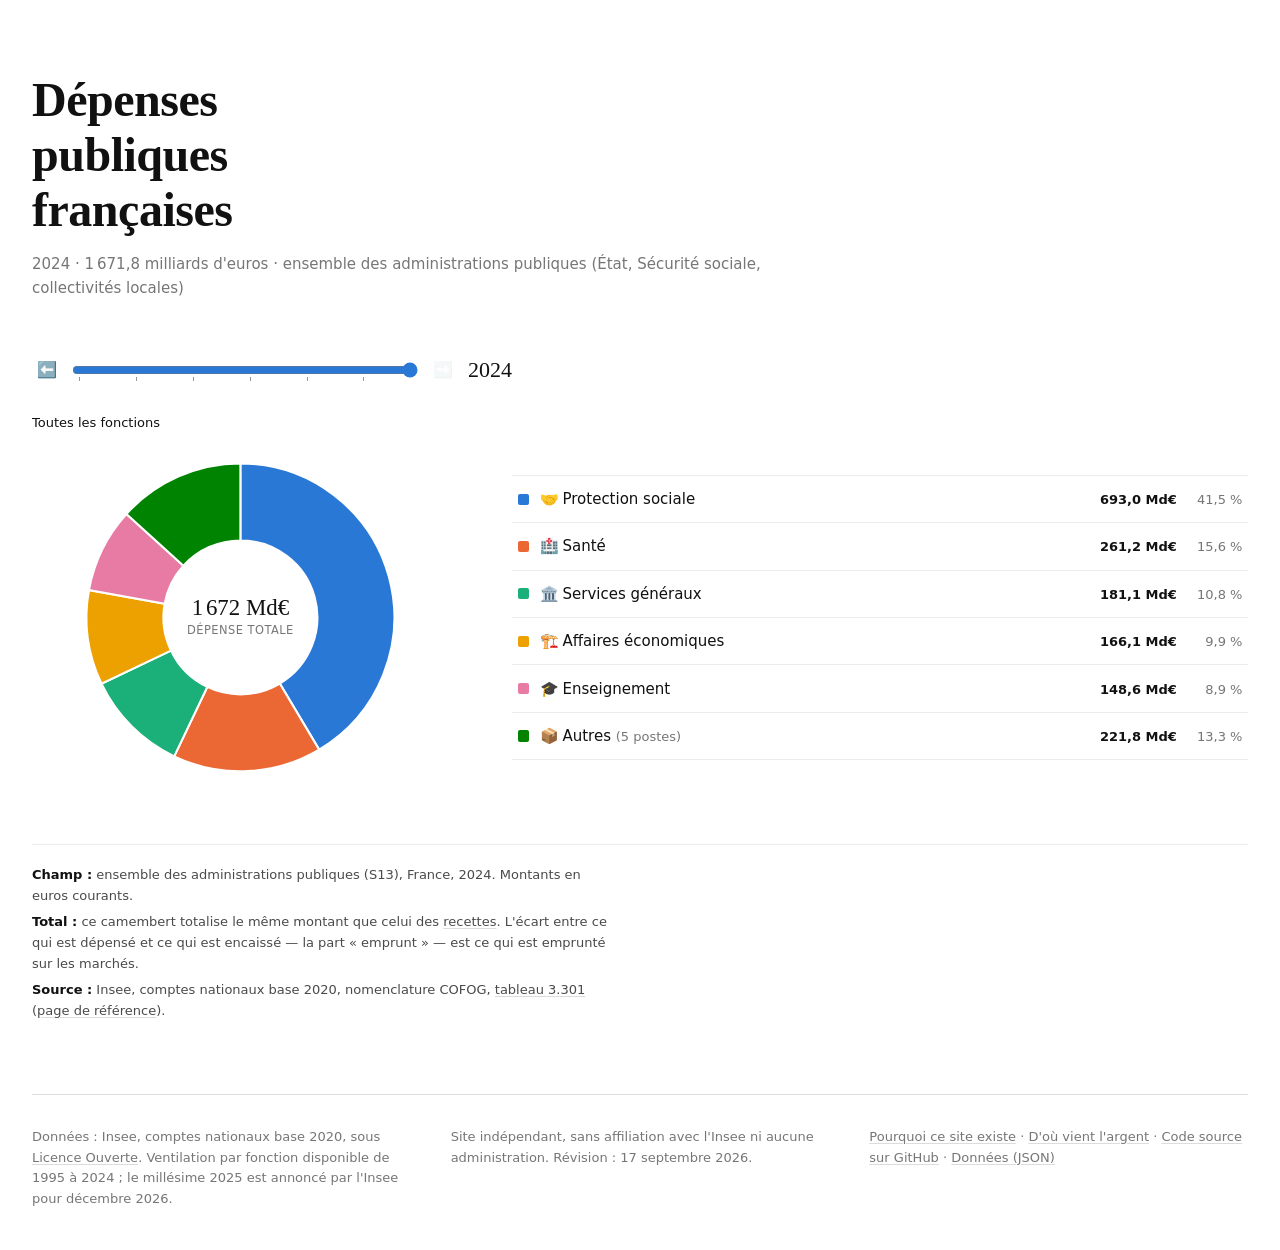
==== index.html @ e0a23e32 "Ne plus dessiner les parts nulles Un poste sans valeur l'année affichée — impôt supprimé, dispositif" ====
<!doctype html>
<html lang="fr">
<head>
<meta charset="utf-8">
<meta name="viewport" content="width=device-width, initial-scale=1">
<title>Dépenses publiques françaises — 1995 à 2024</title>
<meta name="description" content="Les dépenses publiques françaises de 1995 à 2024, en un camembert cliquable. Données Insee, sources téléchargeables.">
<link rel="canonical" href="https://budgetetatfrancais.fr/">
<meta property="og:type" content="website">
<meta property="og:locale" content="fr_FR">
<meta property="og:title" content="Dépenses publiques françaises — 1995 à 2024">
<meta property="og:description" content="Les dépenses publiques françaises de 1995 à 2024, en un camembert cliquable. Données Insee.">
<meta property="og:url" content="https://budgetetatfrancais.fr/">
<link rel="icon" href="data:image/svg+xml,<svg xmlns='http://www.w3.org/2000/svg' viewBox='0 0 100 100'><circle cx='50' cy='50' r='44' fill='%232a78d6'/><path d='M50 50 L50 6 A44 44 0 0 1 93 59 Z' fill='%23eb6834'/></svg>">
<link rel="stylesheet" href="assets/style.css?v=7">
</head>
<body class="page-graphique">

<header class="wrap">
  <h1>Dépenses<br>publiques<br>françaises</h1>
  <p class="sub" id="sub"></p>
</header>

<main class="wrap">

  <div class="pie-block">
    <div class="years">
      <button type="button" id="y-prev" aria-label="Année précédente">⬅️</button>
      <input type="range" id="y-range" min="0" max="0" step="1" value="0"
             aria-label="Année affichée" list="y-ticks">
      <datalist id="y-ticks"></datalist>
      <button type="button" id="y-next" aria-label="Année suivante">➡️</button>
      <output id="y-out" for="y-range"></output>
    </div>

    <nav class="crumb" id="crumb" aria-label="Niveau affiché"></nav>

    <div class="pie-layout">
      <div class="pie" id="pie"></div>
      <ul class="keys" id="keys"></ul>
    </div>

    <p class="cellule" id="cellule" hidden></p>

    <div class="caption">
      <p><b>Champ&nbsp;:</b> ensemble des administrations publiques (S13), France, <span id="champ-annee"></span>.
      Montants en euros courants.</p>
      <p><b>Total&nbsp;:</b> ce camembert totalise le même montant que celui des
      <a href="recettes.html">recettes</a>. L'écart entre ce qui est dépensé et ce qui est
      encaissé — la part « emprunt » — est ce qui est emprunté sur les marchés.</p>
      <p><b>Source&nbsp;:</b> Insee, comptes nationaux base 2020, nomenclature COFOG,
      <a href="https://www.insee.fr/fr/statistiques/fichier/8574707/T_3301.xlsx">tableau&nbsp;3.301</a>
      (<a href="https://www.insee.fr/fr/statistiques/8574707">page de référence</a>).</p>
    </div>
  </div>


</main>

<footer class="wrap">
  <p>
    Données&nbsp;: Insee, comptes nationaux base 2020, sous
    <a href="https://www.etalab.gouv.fr/licence-ouverte-open-licence">Licence Ouverte</a>.
    Ventilation par fonction disponible de 1995 à 2024&nbsp;; le millésime 2025 est annoncé
    par l'Insee pour décembre 2026.
  </p>
  <p>
    Site indépendant, sans affiliation avec l'Insee ni aucune administration.
    Révision&nbsp;: <span id="maj"></span>.
  </p>
  <p>
    <a href="debat.html">Pourquoi ce site existe</a> ·
    <a href="recettes.html">D'où vient l'argent</a> ·
    <a href="https://github.com/Jbbouille/budgetetatfrancais.fr">Code source sur GitHub</a> ·
    <a href="data/cofog.json">Données (JSON)</a>
  </p>
</footer>

<script src="assets/app.js?v=7"></script>
</body>
</html>
---- assets/style.css ----
/* budgetetatfrancais.fr — sobre, fond blanc, sans dépendance externe. */

:root {
  color-scheme: light;

  --bg:     #ffffff;
  --rule:   #dcdcdc;
  --rule-2: #ededed;

  --ink:     #111111;
  --ink-2:   #4a4a4a;
  --ink-3:   #767676;

  --s1: #2a78d6;
  --s2: #eb6834;
  --s3: #1baf7a;
  --s4: #eda100;
  --s5: #e87ba4;
  --s6: #008300;

  --hover: #eef3fb;

  --serif: "Iowan Old Style", "Palatino Linotype", Palatino, Georgia, "Times New Roman", serif;
  --sans: system-ui, -apple-system, "Segoe UI", Roboto, "Helvetica Neue", Arial, sans-serif;
}

@media (prefers-color-scheme: dark) {
  :root {
    color-scheme: dark;
    --bg:     #121212;
    --rule:   #343434;
    --rule-2: #262626;
    --ink:    #f5f5f5;
    --ink-2:  #b8b8b8;
    --ink-3:  #8a8a8a;
    --s1: #3987e5;
    --s2: #d95926;
    --s3: #199e70;
    --s4: #c98500;
    --s5: #d55181;
    --s6: #008300;
    --hover: #1c2a3d;
  }
}

* { box-sizing: border-box; }

/* Colonne pleine hauteur : le pied reste collé en bas de la fenêtre tant que
   le contenu ne la remplit pas, et se laisse pousser vers le bas au-delà. */
body {
  margin: 0;
  min-height: 100vh;
  min-height: 100dvh;
  display: flex;
  flex-direction: column;
  background: var(--bg);
  color: var(--ink);
  font-family: var(--sans);
  font-size: 16px;
  line-height: 1.6;
  -webkit-text-size-adjust: 100%;
}

header, footer { flex: none; }
main { flex: 1 0 auto; padding-bottom: clamp(3rem, 7vw, 4.5rem); }

/* Le conteneur s'élargit sur grand écran, mais les blocs de texte gardent
   leur largeur en caractères : une ligne de 200 signes est illisible. */
.wrap { width: min(100% - 2.5rem, 78rem); margin-inline: auto; }
@media (min-width: 1200px) { .wrap { width: min(100% - 4rem, 78rem); } }

h1, h2 { font-family: var(--serif); font-weight: 600; line-height: 1.15; margin: 0; letter-spacing: -.01em; }
a { color: inherit; text-underline-offset: .18em; text-decoration-color: var(--rule); }
a:hover { text-decoration-color: currentColor; }

/* ---------- en-tête ---------- */

header { padding: clamp(2.5rem, 7vw, 4.5rem) 0 0; }
h1 { font-size: clamp(1.875rem, 5.5vw, 3rem); max-width: 18ch; }

/* Les deux pages à camembert doivent avoir la même hauteur d'en-tête, sinon le
   graphique se décale quand on passe de l'une à l'autre. Les titres portent
   des coupures explicites (<br>) pour tenir sur trois lignes des deux côtés :
   un calage par max-width dépendrait de la largeur d'écran. Le min-height ne
   sert plus que de filet pour le sous-titre, de longueur inégale. */
.page-graphique .sub { min-height: 3.2em; }
.sub { font-size: .9375rem; color: var(--ink-3); max-width: 78ch; margin: .9rem 0 0;
  font-variant-numeric: tabular-nums; }

/* ---------- camembert ---------- */

.pie-block { margin-top: clamp(2rem, 5vw, 3.25rem); }

/* ---------- sélecteur d'année ---------- */

/* Le curseur est borné : étalé sur toute la largeur d'un grand écran, trente
   années représentent des dizaines de pixels par an et viser devient pénible. */
.years { display: flex; align-items: center; gap: .6rem; margin-bottom: 1.5rem;
  max-width: 30rem; }
/* Les flèches sont des emoji : pas de cadre ni de couleur de texte à leur
   appliquer, la glyphe porte déjà sa propre couleur. */
.years button {
  font-size: 1rem; line-height: 1; width: 1.9rem; height: 1.9rem;
  font-family: "Apple Color Emoji", "Segoe UI Emoji", "Noto Color Emoji", sans-serif;
  flex: none; cursor: pointer; background: none; border: 0;
  display: grid; place-items: center; padding: 0;
}
.years button:hover:not(:disabled) { transform: scale(1.15); }
.years button:disabled { opacity: .25; cursor: default; }
.years output {
  font-family: var(--serif); font-size: 1.375rem; font-variant-numeric: tabular-nums;
  min-width: 3.4ch; text-align: right; flex: none;
}

/* Curseur natif : pas de piste ni de pouce redessinés. Les repeindre entrait
   en conflit avec le remplissage que le navigateur applique lui-même via
   accent-color, d'où deux barres superposées de couleurs différentes. */
#y-range { flex: 1 1 auto; min-width: 0; margin: 0; accent-color: var(--s1); cursor: pointer; }

.crumb { font-size: .8125rem; color: var(--ink-3); margin-bottom: 1rem; min-height: 1.5rem; display: flex; align-items: center; gap: .4rem; flex-wrap: wrap; }
.crumb button {
  font: inherit; font-size: .8125rem; background: none; border: 0; padding: 0;
  color: var(--ink-2); cursor: pointer; text-decoration: underline; text-underline-offset: .18em;
  text-decoration-color: var(--rule);
}
.crumb button:hover { color: var(--ink); text-decoration-color: currentColor; }
.crumb .sep { color: var(--rule); }
.crumb .here { color: var(--ink); }

.pie-layout { display: grid; gap: clamp(1.5rem, 4vw, 2.5rem); align-items: center;
  grid-template-columns: minmax(0, 1fr); }
@media (min-width: 780px)  { .pie-layout { grid-template-columns: minmax(0, 20rem) minmax(0, 1fr); } }
@media (min-width: 1100px) { .pie-layout { grid-template-columns: minmax(0, 26rem) minmax(0, 1fr);
  gap: clamp(2.5rem, 5vw, 4rem); } }

.pie { position: relative; }
/* clamp plutôt qu'une largeur fixe : le camembert profite des grands écrans
   sans devenir démesuré. */
.pie svg { display: block; width: 100%; height: auto;
  max-width: clamp(18rem, 26vw, 26rem); margin-inline: auto; }
.pie path { cursor: pointer; transition: opacity .12s; }
.pie path.dim { opacity: .28; }
.pie .center-v { font-family: var(--serif); font-size: 22px; fill: var(--ink); text-anchor: middle; }
.pie .center-k { font-size: 11px; fill: var(--ink-3); text-anchor: middle; letter-spacing: .04em; text-transform: uppercase; }

/* légende = étiquettes directes (identité jamais portée par la couleur seule) */
.keys { list-style: none; margin: 0; padding: 0; }
.keys li { border-bottom: 1px solid var(--rule-2); }
.keys li:first-child { border-top: 1px solid var(--rule-2); }
.keys button {
  font: inherit; width: 100%; background: none; border: 0; cursor: pointer; text-align: left;
  display: grid; grid-template-columns: .7rem 1fr auto auto; align-items: baseline;
  gap: .3rem .7rem; padding: .55rem .25rem; color: var(--ink);
}
/* .on marque aussi bien le survol que la part cliquée, qui reste en avant
   tant que l'encart du bas la décrit. */
.keys button:hover, .keys button.on { background: var(--hover); }
.keys button.on { box-shadow: inset 2px 0 0 var(--ink-3); }
.keys i { width: .7rem; height: .7rem; border-radius: 2px; align-self: center; }
.keys .name { font-size: .875rem; }
@media (min-width: 1100px) {
  .keys button { padding: .7rem .35rem; }
  .keys .name { font-size: .9375rem; }
  .keys .md, .keys .pc { font-size: .875rem; }
}
.keys .emo { display: inline-block; width: 1.5em; font-size: .9375rem;
  font-family: "Apple Color Emoji", "Segoe UI Emoji", "Noto Color Emoji", sans-serif; }
.keys .md, .keys .pc { font-size: .8125rem; font-variant-numeric: tabular-nums; white-space: nowrap; }
.keys .md { color: var(--ink); font-weight: 600; }
.keys .pc { color: var(--ink-3); min-width: 3.4rem; text-align: right; }
.keys .leaf { color: var(--ink-3); font-size: .8125rem; }

.tooltip {
  position: absolute; pointer-events: none; z-index: 5; opacity: 0; transition: opacity .1s;
  background: var(--bg); border: 1px solid var(--ink-3); padding: .55rem .7rem;
  font-size: .8125rem; min-width: 10rem; max-width: 16rem;
}
.tooltip.on { opacity: 1; }
.tooltip strong { display: block; margin-bottom: .25rem; }
.tooltip .r { display: flex; justify-content: space-between; gap: 1rem; color: var(--ink-2); }
.tooltip .r b { color: var(--ink); font-variant-numeric: tabular-nums; }

/* Le filet doit traverser toute la largeur : c'est donc le paragraphe qui est
   borné en caractères, pas le bloc — sinon le trait s'arrête à 70 signes. */
.caption { font-size: .8125rem; color: var(--ink-2);
  margin: clamp(2.5rem, 5vw, 3.75rem) 0 0;
  padding-top: 1.25rem; border-top: 1px solid var(--rule-2); }
.caption p { margin: 0 0 .35rem; max-width: 70ch; }
.caption p:last-child { margin-bottom: 0; }
.caption b { color: var(--ink); font-weight: 600; }

/* Provenance : la cellule du classeur Insee d'où sort le chiffre affiché. */
.cellule { font-size: .8125rem; color: var(--ink-2); margin: clamp(1.75rem, 3vw, 2.25rem) 0 0;
  padding: .75rem .9rem; border: 1px solid var(--rule); border-radius: 3px; }
.cellule .emo { display: inline-block; width: 1.5em;
  font-family: "Apple Color Emoji", "Segoe UI Emoji", "Noto Color Emoji", sans-serif; }
.cellule b { color: var(--ink); }
.cellule .ou { display: block; margin-top: .35rem; color: var(--ink-3); }
.cellule code { font-family: ui-monospace, "Cascadia Mono", Menlo, Consolas, monospace;
  font-size: .9em; color: var(--ink); background: var(--hover); padding: .05em .35em; border-radius: 2px; }

/* Définition d'un poste : repliée par défaut, pour ne pas alourdir la lecture. */
.def { margin-top: .6rem; font-size: .8125rem; }
.cellule .def { margin-top: .7rem; padding-top: .6rem; border-top: 1px solid var(--rule-2); }
.def > summary { color: var(--ink-3); cursor: pointer; list-style: none;
  display: inline-flex; align-items: center; gap: .3rem; padding: .1rem 0; }
.def > summary::-webkit-details-marker { display: none; }
.def > summary::before { content: "▸"; font-size: .7em; transition: transform .12s; }
.def[open] > summary::before { transform: rotate(90deg); }
.def > summary:hover { color: var(--ink); }
.def p { margin: .5rem 0 0; color: var(--ink-2); max-width: 66ch; }
.def .liens { display: flex; flex-wrap: wrap; gap: .3rem .6rem; }
.def .liens a { color: var(--ink-2); }
.def .liens a:hover { color: var(--ink); }
.def .src { color: var(--ink-3); font-size: .9em; }

/* ---------- page article ---------- */

.texte { max-width: 62ch; margin-top: clamp(2rem, 5vw, 3rem); }
.texte p { color: var(--ink-2); margin: 0 0 1.15rem; }
.texte b { color: var(--ink); font-weight: 600; }
.texte h2 { font-size: clamp(1.125rem, 2.6vw, 1.375rem); margin: 2.25rem 0 .9rem; }
.texte .verdict { border-left: 3px solid var(--s1); padding: .2rem 0 .2rem 1rem;
  color: var(--ink); font-size: 1.0625rem; }
.texte .retour { margin-top: 2.5rem; padding-top: 1.25rem; border-top: 1px solid var(--rule-2); }

/* ---------- pied ---------- */


footer { padding: 2rem 0 2.5rem; border-top: 1px solid var(--rule); }

/* Les blocs du pied se mettent en colonnes dès qu'il y a la place, et
   s'empilent en dessous. `min(100%, 18rem)` fait basculer en colonne unique
   sur petit écran sans avoir besoin d'une requête média. */
footer.wrap { display: grid; gap: 1.25rem 2.5rem; align-items: start;
  grid-template-columns: repeat(auto-fit, minmax(min(100%, 18rem), 1fr)); }
footer p { font-size: .8125rem; color: var(--ink-3); max-width: 62ch; margin: 0; }

:focus-visible { outline: 2px solid var(--s1); outline-offset: 1px; }
@media (prefers-reduced-motion: reduce) { * { transition: none !important; } }
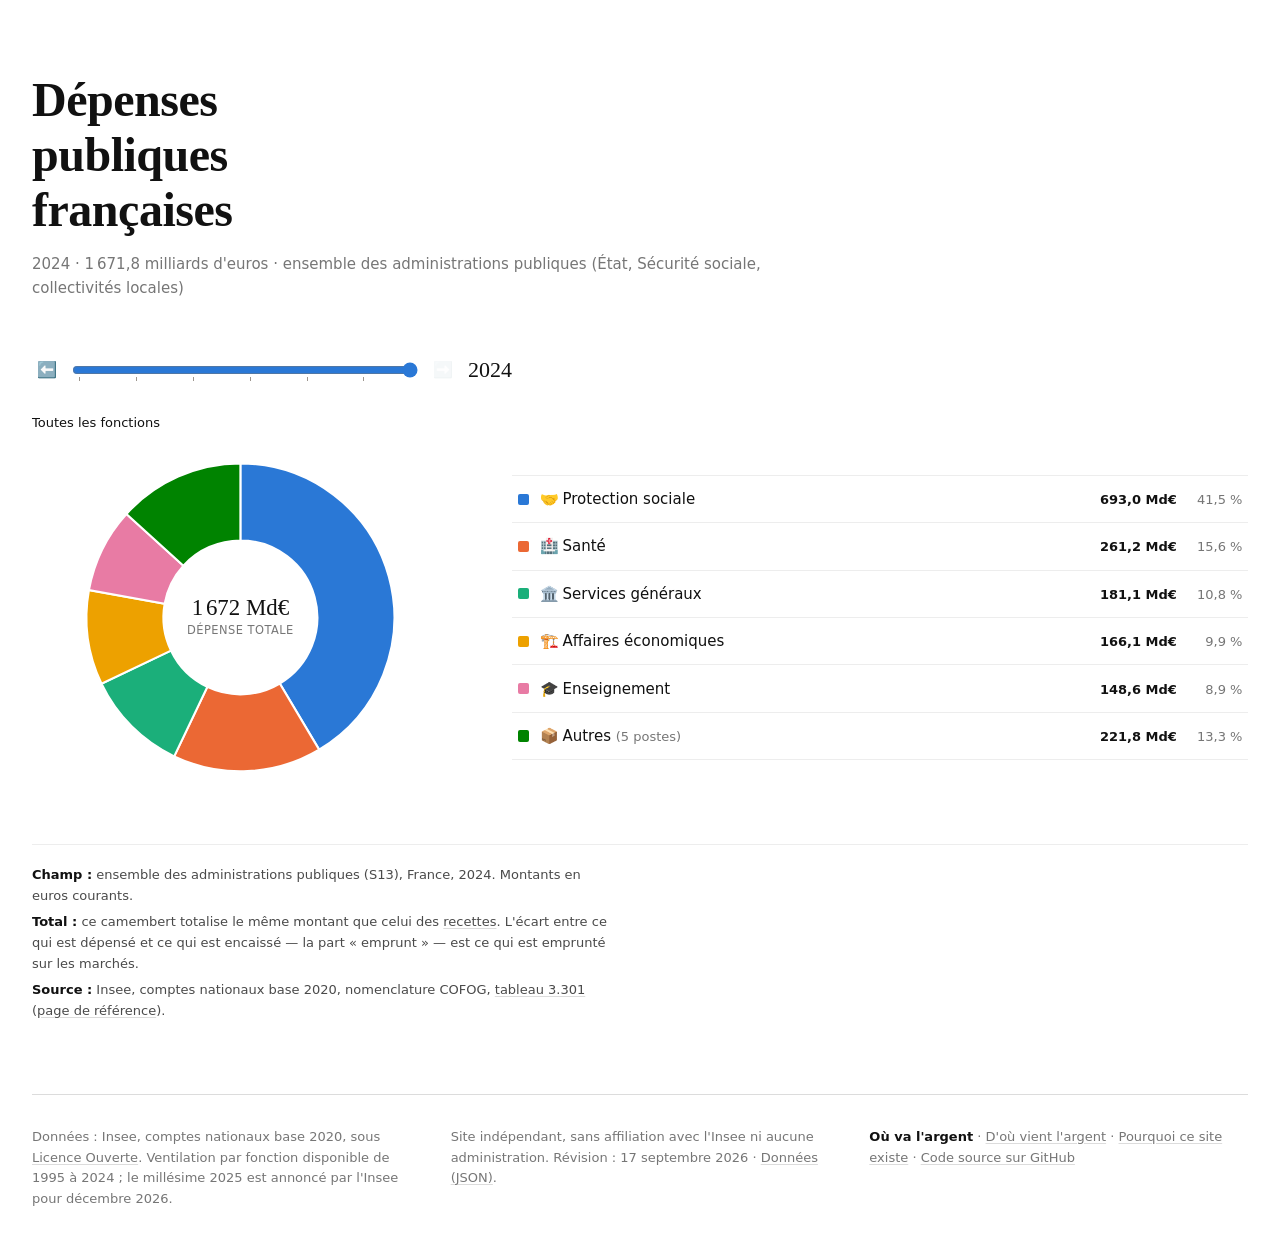
==== commit 593ba992: "Harmoniser la navigation du pied de page Mêmes libellés, même ordre sur les trois pages : Où va l'ar" ====
--- a/index.html
+++ b/index.html
@@ -12,7 +12,7 @@
 <meta property="og:description" content="Les dépenses publiques françaises de 1995 à 2024, en un camembert cliquable. Données Insee.">
 <meta property="og:url" content="https://budgetetatfrancais.fr/">
 <link rel="icon" href="data:image/svg+xml,<svg xmlns='http://www.w3.org/2000/svg' viewBox='0 0 100 100'><circle cx='50' cy='50' r='44' fill='%232a78d6'/><path d='M50 50 L50 6 A44 44 0 0 1 93 59 Z' fill='%23eb6834'/></svg>">
-<link rel="stylesheet" href="assets/style.css?v=7">
+<link rel="stylesheet" href="assets/style.css?v=8">
 </head>
 <body class="page-graphique">
 
@@ -66,16 +66,16 @@
   </p>
   <p>
     Site indépendant, sans affiliation avec l'Insee ni aucune administration.
-    Révision&nbsp;: <span id="maj"></span>.
+    Révision&nbsp;: <span id="maj"></span> · <a href="data/cofog.json">Données (JSON)</a>.
   </p>
-  <p>
+  <p class="nav">
+    <span aria-current="page">Où va l'argent</span> ·
+    <a href="recettes.html">D'où vient l'argent</a> ·
     <a href="debat.html">Pourquoi ce site existe</a> ·
-    <a href="recettes.html">D'où vient l'argent</a> ·
-    <a href="https://github.com/Jbbouille/budgetetatfrancais.fr">Code source sur GitHub</a> ·
-    <a href="data/cofog.json">Données (JSON)</a>
+    <a href="https://github.com/Jbbouille/budgetetatfrancais.fr">Code source sur GitHub</a>
   </p>
 </footer>
 
-<script src="assets/app.js?v=7"></script>
+<script src="assets/app.js?v=8"></script>
 </body>
 </html>
--- a/assets/style.css
+++ b/assets/style.css
@@ -235,6 +235,9 @@
 footer.wrap { display: grid; gap: 1.25rem 2.5rem; align-items: start;
   grid-template-columns: repeat(auto-fit, minmax(min(100%, 18rem), 1fr)); }
 footer p { font-size: .8125rem; color: var(--ink-3); max-width: 62ch; margin: 0; }
+/* Navigation identique sur toutes les pages : la page courante reste dans la
+   liste, sans lien, pour que l'ordre ne change jamais d'une page à l'autre. */
+footer .nav [aria-current="page"] { color: var(--ink); font-weight: 600; }
 
 :focus-visible { outline: 2px solid var(--s1); outline-offset: 1px; }
 @media (prefers-reduced-motion: reduce) { * { transition: none !important; } }
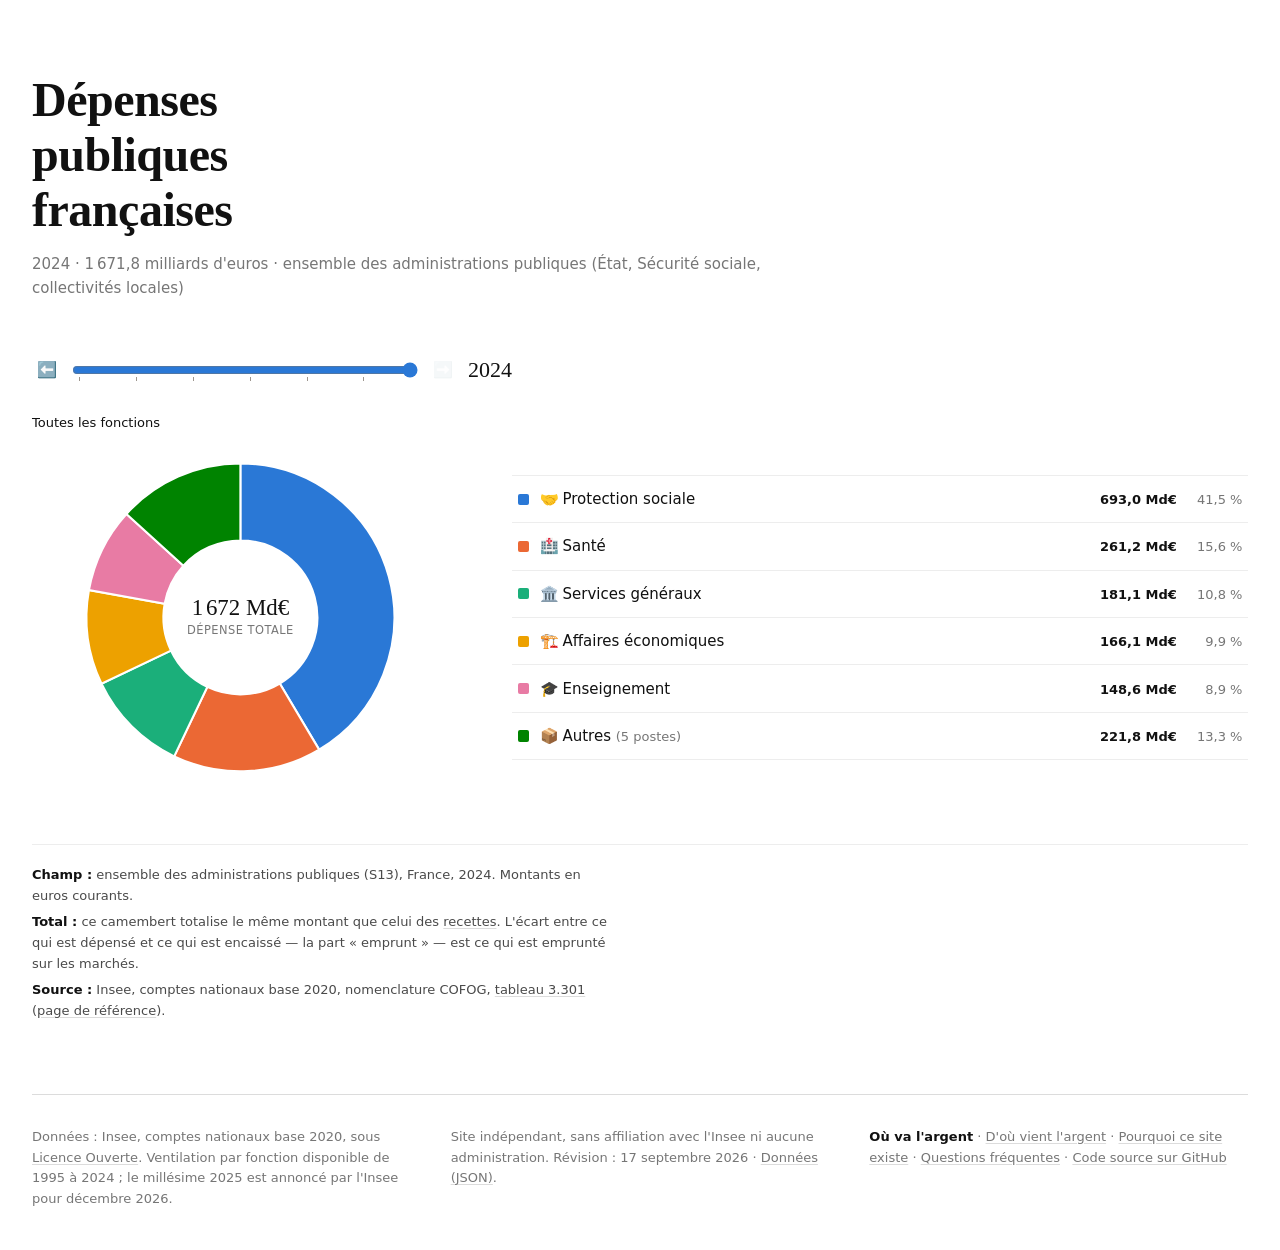
==== commit 8d70f5e8: "Page de questions fréquentes faq.html répond à quatre questions : la fiabilité des données (Insee, c" ====
--- a/index.html
+++ b/index.html
@@ -12,7 +12,7 @@
 <meta property="og:description" content="Les dépenses publiques françaises de 1995 à 2024, en un camembert cliquable. Données Insee.">
 <meta property="og:url" content="https://budgetetatfrancais.fr/">
 <link rel="icon" href="data:image/svg+xml,<svg xmlns='http://www.w3.org/2000/svg' viewBox='0 0 100 100'><circle cx='50' cy='50' r='44' fill='%232a78d6'/><path d='M50 50 L50 6 A44 44 0 0 1 93 59 Z' fill='%23eb6834'/></svg>">
-<link rel="stylesheet" href="assets/style.css?v=8">
+<link rel="stylesheet" href="assets/style.css?v=12">
 </head>
 <body class="page-graphique">
 
@@ -72,10 +72,11 @@
     <span aria-current="page">Où va l'argent</span> ·
     <a href="recettes.html">D'où vient l'argent</a> ·
     <a href="debat.html">Pourquoi ce site existe</a> ·
+    <a href="faq.html">Questions fréquentes</a> ·
     <a href="https://github.com/Jbbouille/budgetetatfrancais.fr">Code source sur GitHub</a>
   </p>
 </footer>
 
-<script src="assets/app.js?v=8"></script>
+<script src="assets/app.js?v=12"></script>
 </body>
 </html>
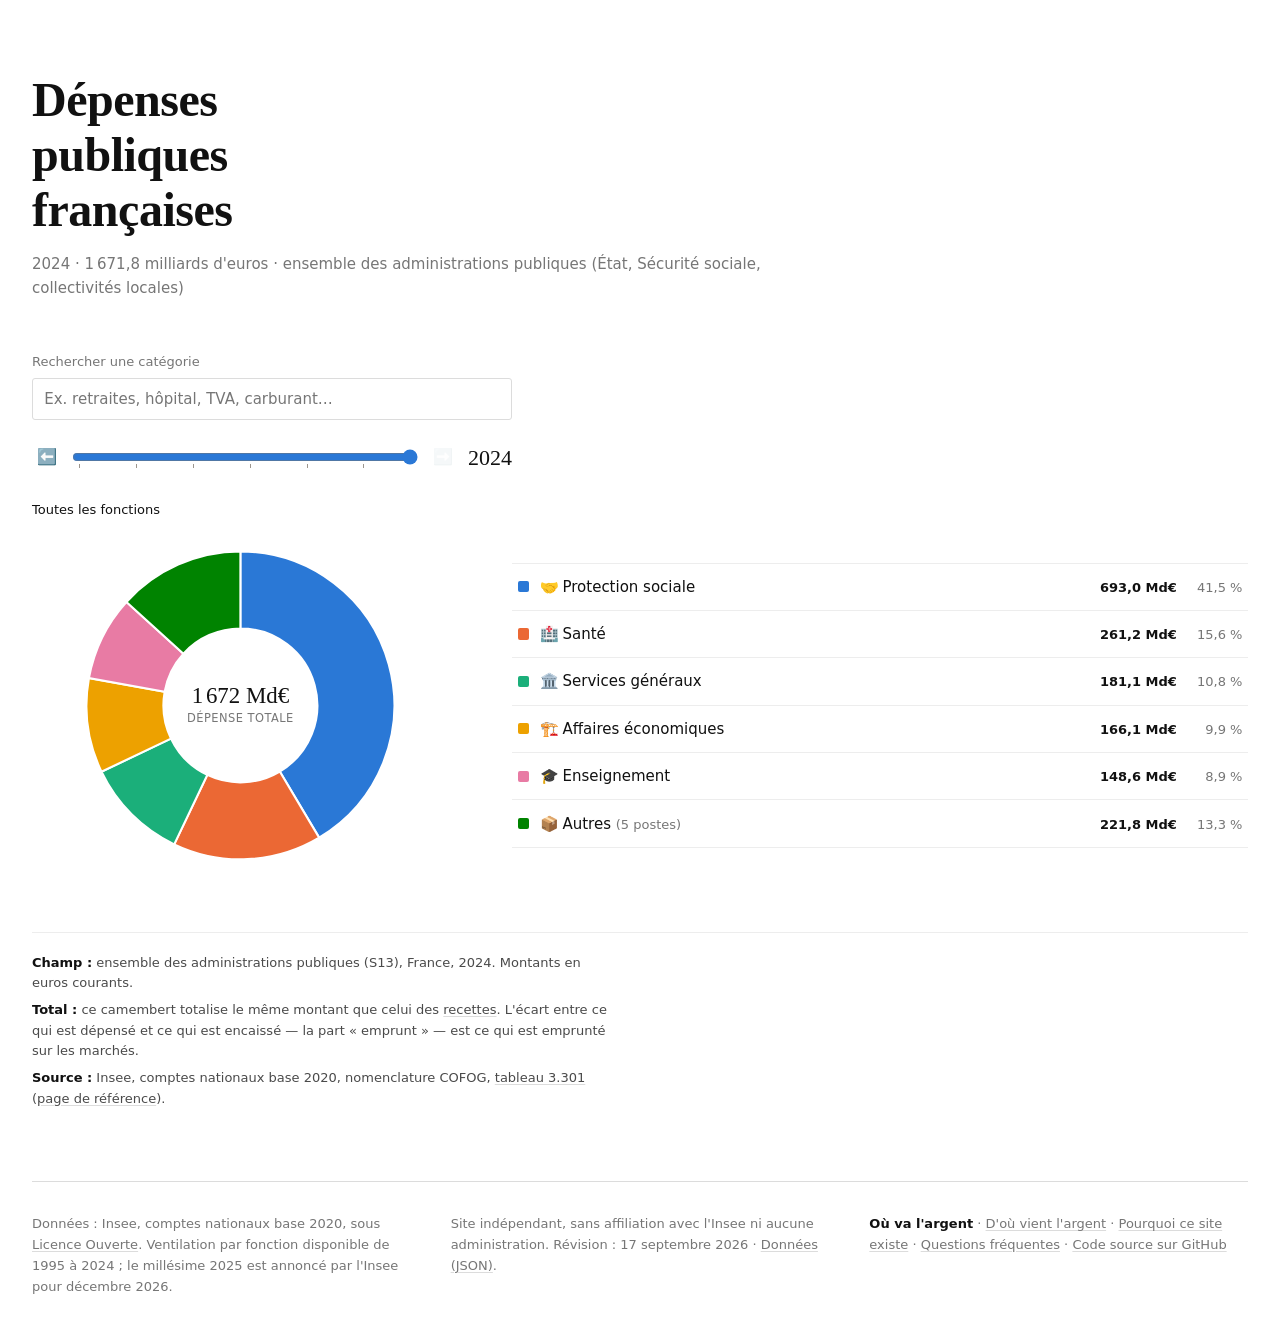
==== commit b99c304a: "Recherche de catégorie et comparaison entre deux postes Recherche (assets/recherche.js), sur les deu" ====
--- a/index.html
+++ b/index.html
@@ -11,8 +11,17 @@
 <meta property="og:title" content="Dépenses publiques françaises — 1995 à 2024">
 <meta property="og:description" content="Les dépenses publiques françaises de 1995 à 2024, en un camembert cliquable. Données Insee.">
 <meta property="og:url" content="https://budgetetatfrancais.fr/">
-<link rel="icon" href="data:image/svg+xml,<svg xmlns='http://www.w3.org/2000/svg' viewBox='0 0 100 100'><circle cx='50' cy='50' r='44' fill='%232a78d6'/><path d='M50 50 L50 6 A44 44 0 0 1 93 59 Z' fill='%23eb6834'/></svg>">
-<link rel="stylesheet" href="assets/style.css?v=12">
+<meta property="og:image" content="https://budgetetatfrancais.fr/og-depenses.png">
+<meta property="og:image:width" content="1200">
+<meta property="og:image:height" content="630">
+<meta property="og:image:alt" content="Camembert de la répartition des dépenses publiques françaises par fonction, d'après les données de l'Insee.">
+<meta name="twitter:card" content="summary_large_image">
+<link rel="icon" href="favicon.ico" sizes="32x32">
+<link rel="icon" href="favicon.svg" type="image/svg+xml">
+<link rel="apple-touch-icon" href="apple-touch-icon.png">
+<meta name="theme-color" content="#ffffff" media="(prefers-color-scheme: light)">
+<meta name="theme-color" content="#121212" media="(prefers-color-scheme: dark)">
+<link rel="stylesheet" href="assets/style.css?v=14">
 </head>
 <body class="page-graphique">
 
@@ -24,6 +33,8 @@
 <main class="wrap">
 
   <div class="pie-block">
+    <div class="recherche" id="recherche"></div>
+
     <div class="years">
       <button type="button" id="y-prev" aria-label="Année précédente">⬅️</button>
       <input type="range" id="y-range" min="0" max="0" step="1" value="0"
@@ -77,6 +88,8 @@
   </p>
 </footer>
 
-<script src="assets/app.js?v=12"></script>
+<script src="assets/recherche.js?v=14"></script>
+<script src="assets/comparer.js?v=14"></script>
+<script src="assets/app.js?v=14"></script>
 </body>
 </html>
--- a/assets/style.css
+++ b/assets/style.css
@@ -91,6 +91,35 @@
 
 .pie-block { margin-top: clamp(2rem, 5vw, 3.25rem); }
 
+/* ---------- recherche ---------- */
+
+/* Même largeur que le curseur d'année, juste au-dessus ; la liste des
+   résultats se pose par-dessus le contenu plutôt que de le pousser. */
+.recherche { position: relative; max-width: 30rem; margin-bottom: 1.25rem; }
+.recherche-label { display: block; font-size: .8125rem; color: var(--ink-3); margin-bottom: .3rem; }
+#recherche-champ {
+  width: 100%; font: inherit; font-size: .9375rem; color: var(--ink);
+  background: var(--bg); border: 1px solid var(--rule); border-radius: 3px;
+  padding: .5rem .7rem;
+}
+#recherche-champ:focus { outline: 2px solid var(--s1); outline-offset: -1px; border-color: transparent; }
+#recherche-champ::placeholder { color: var(--ink-3); }
+#recherche-liste {
+  position: absolute; z-index: 10; left: 0; right: 0; top: 100%; margin: .25rem 0 0;
+  list-style: none; padding: .25rem 0; background: var(--bg);
+  border: 1px solid var(--rule); border-radius: 3px;
+  box-shadow: 0 6px 20px rgba(0, 0, 0, .08);
+}
+#recherche-liste li {
+  display: grid; grid-template-columns: 1.6em 1fr; align-items: baseline;
+  column-gap: .2rem; padding: .45rem .7rem; cursor: pointer;
+}
+#recherche-liste li[aria-selected="true"] { background: var(--hover); }
+#recherche-liste .emo { font-family: "Apple Color Emoji", "Segoe UI Emoji", "Noto Color Emoji", sans-serif; }
+#recherche-liste .nom { font-size: .9375rem; color: var(--ink); }
+#recherche-liste .chemin { grid-column: 2; font-size: .8125rem; color: var(--ink-3); }
+#recherche-liste .vide { display: block; color: var(--ink-3); cursor: default; font-size: .875rem; }
+
 /* ---------- sélecteur d'année ---------- */
 
 /* Le curseur est borné : étalé sur toute la largeur d'un grand écran, trente
@@ -224,6 +253,24 @@
   color: var(--ink); font-size: 1.0625rem; }
 .texte .retour { margin-top: 2.5rem; padding-top: 1.25rem; border-top: 1px solid var(--rule-2); }
 
+/* Comparaison entre deux catégories, dans l'encart du bas. */
+.comparer { margin-top: .8rem; padding-top: .7rem; border-top: 1px solid var(--rule-2); }
+.comparer-bouton, .comparer-fermer {
+  font: inherit; font-size: .8125rem; cursor: pointer; background: none;
+  color: var(--ink-2); border: 1px solid var(--rule); border-radius: 3px; padding: .3rem .6rem;
+}
+.comparer-bouton:hover, .comparer-fermer:hover { color: var(--ink); border-color: var(--ink-3); }
+.comparer-fermer { margin-top: .6rem; border: 0; padding: 0; text-decoration: underline;
+  text-underline-offset: .18em; text-decoration-color: var(--rule); }
+.comparer-ligne { display: flex; flex-wrap: wrap; align-items: center; gap: .4rem; color: var(--ink-2); }
+#comparer-choix { font: inherit; font-size: .8125rem; color: var(--ink); background: var(--bg);
+  border: 1px solid var(--rule); border-radius: 3px; padding: .25rem .4rem; max-width: 100%; }
+.comparer-resultat p { margin: .55rem 0 0; color: var(--ink-2); max-width: 66ch; }
+.comparer-resultat strong { color: var(--ink); font-size: 1.05em; }
+.comparer-montants { font-size: .9em; color: var(--ink-3) !important; font-variant-numeric: tabular-nums; }
+.comparer-avertissement { padding: .45rem .6rem; border-left: 3px solid var(--s4);
+  background: var(--hover); color: var(--ink-2) !important; }
+
 /* ---------- pied ---------- */
 
 
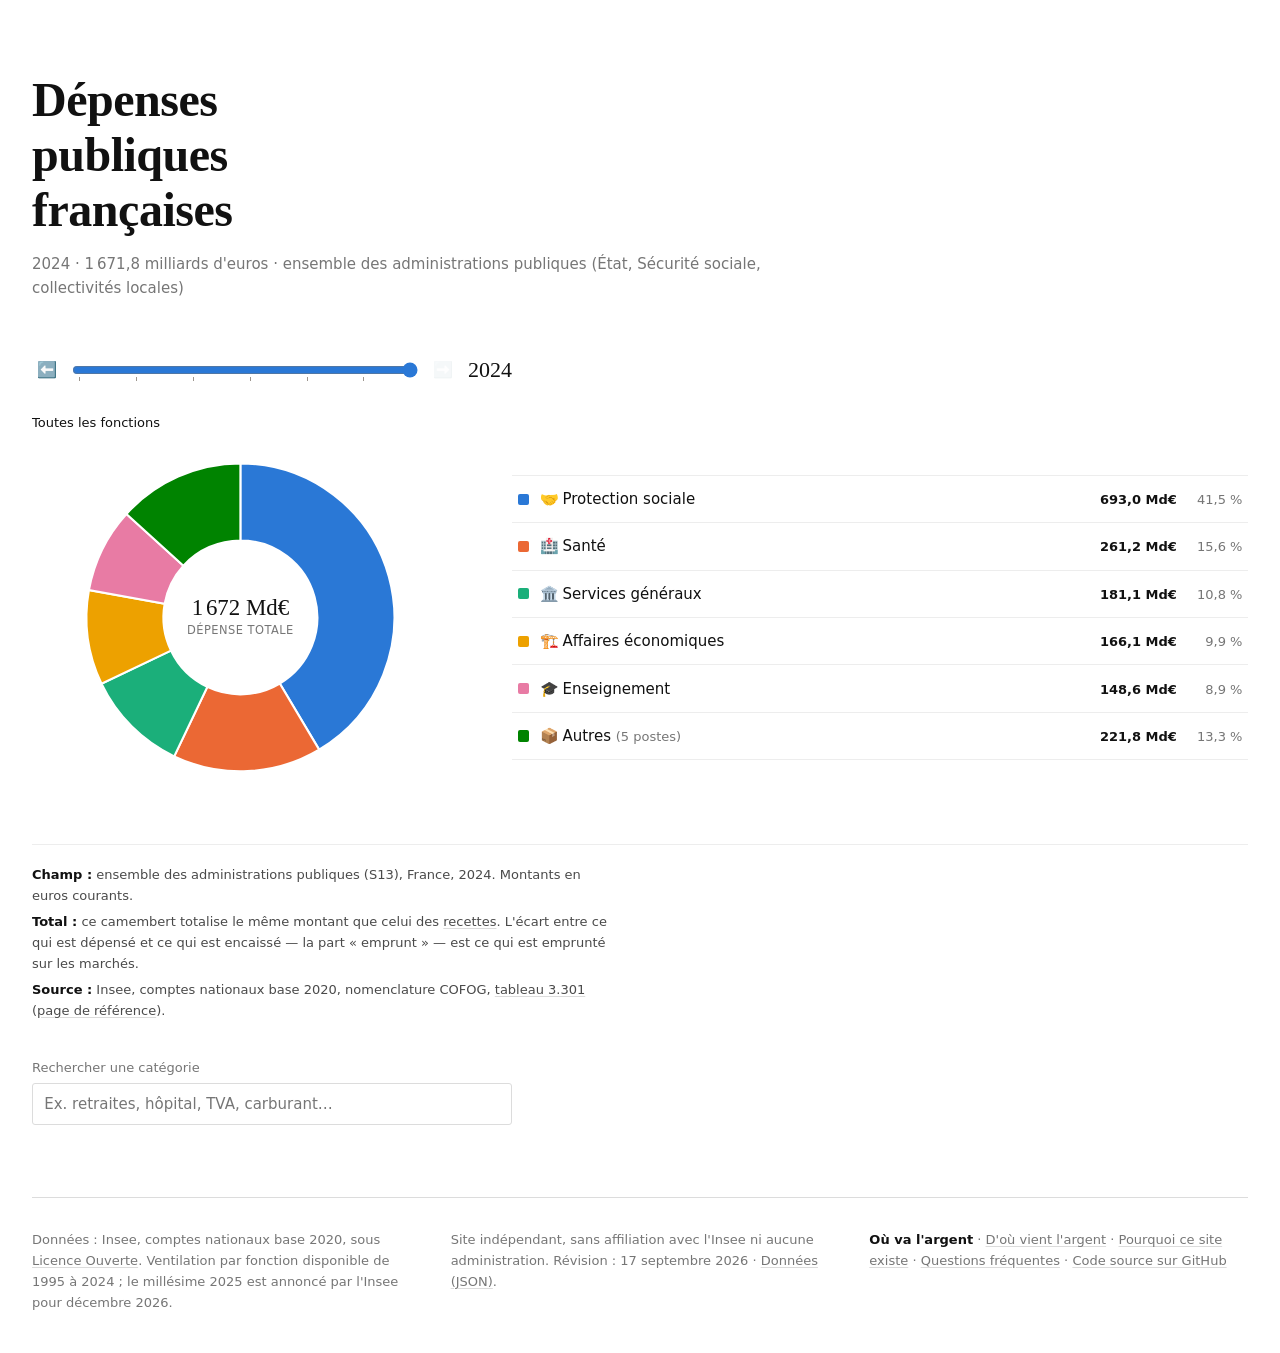
==== commit 32faeb3d: "Déplacer la recherche sous le bloc « Champ / Source » Placée au-dessus du curseur d'année, elle char" ====
--- a/index.html
+++ b/index.html
@@ -21,7 +21,7 @@
 <link rel="apple-touch-icon" href="apple-touch-icon.png">
 <meta name="theme-color" content="#ffffff" media="(prefers-color-scheme: light)">
 <meta name="theme-color" content="#121212" media="(prefers-color-scheme: dark)">
-<link rel="stylesheet" href="assets/style.css?v=14">
+<link rel="stylesheet" href="assets/style.css?v=15">
 </head>
 <body class="page-graphique">
 
@@ -33,8 +33,6 @@
 <main class="wrap">
 
   <div class="pie-block">
-    <div class="recherche" id="recherche"></div>
-
     <div class="years">
       <button type="button" id="y-prev" aria-label="Année précédente">⬅️</button>
       <input type="range" id="y-range" min="0" max="0" step="1" value="0"
@@ -63,6 +61,8 @@
       <a href="https://www.insee.fr/fr/statistiques/fichier/8574707/T_3301.xlsx">tableau&nbsp;3.301</a>
       (<a href="https://www.insee.fr/fr/statistiques/8574707">page de référence</a>).</p>
     </div>
+
+    <div class="recherche" id="recherche"></div>
   </div>
 
 
@@ -88,8 +88,8 @@
   </p>
 </footer>
 
-<script src="assets/recherche.js?v=14"></script>
-<script src="assets/comparer.js?v=14"></script>
-<script src="assets/app.js?v=14"></script>
+<script src="assets/recherche.js?v=15"></script>
+<script src="assets/comparer.js?v=15"></script>
+<script src="assets/app.js?v=15"></script>
 </body>
 </html>
--- a/assets/style.css
+++ b/assets/style.css
@@ -93,9 +93,10 @@
 
 /* ---------- recherche ---------- */
 
-/* Même largeur que le curseur d'année, juste au-dessus ; la liste des
-   résultats se pose par-dessus le contenu plutôt que de le pousser. */
-.recherche { position: relative; max-width: 30rem; margin-bottom: 1.25rem; }
+/* Placée sous le bloc « Champ / Source » pour ne pas charger le haut de la
+   page. Même largeur que le curseur d'année ; la liste des résultats se pose
+   par-dessus le contenu plutôt que de le pousser. */
+.recherche { position: relative; max-width: 30rem; margin-top: clamp(1.75rem, 3vw, 2.25rem); }
 .recherche-label { display: block; font-size: .8125rem; color: var(--ink-3); margin-bottom: .3rem; }
 #recherche-champ {
   width: 100%; font: inherit; font-size: .9375rem; color: var(--ink);
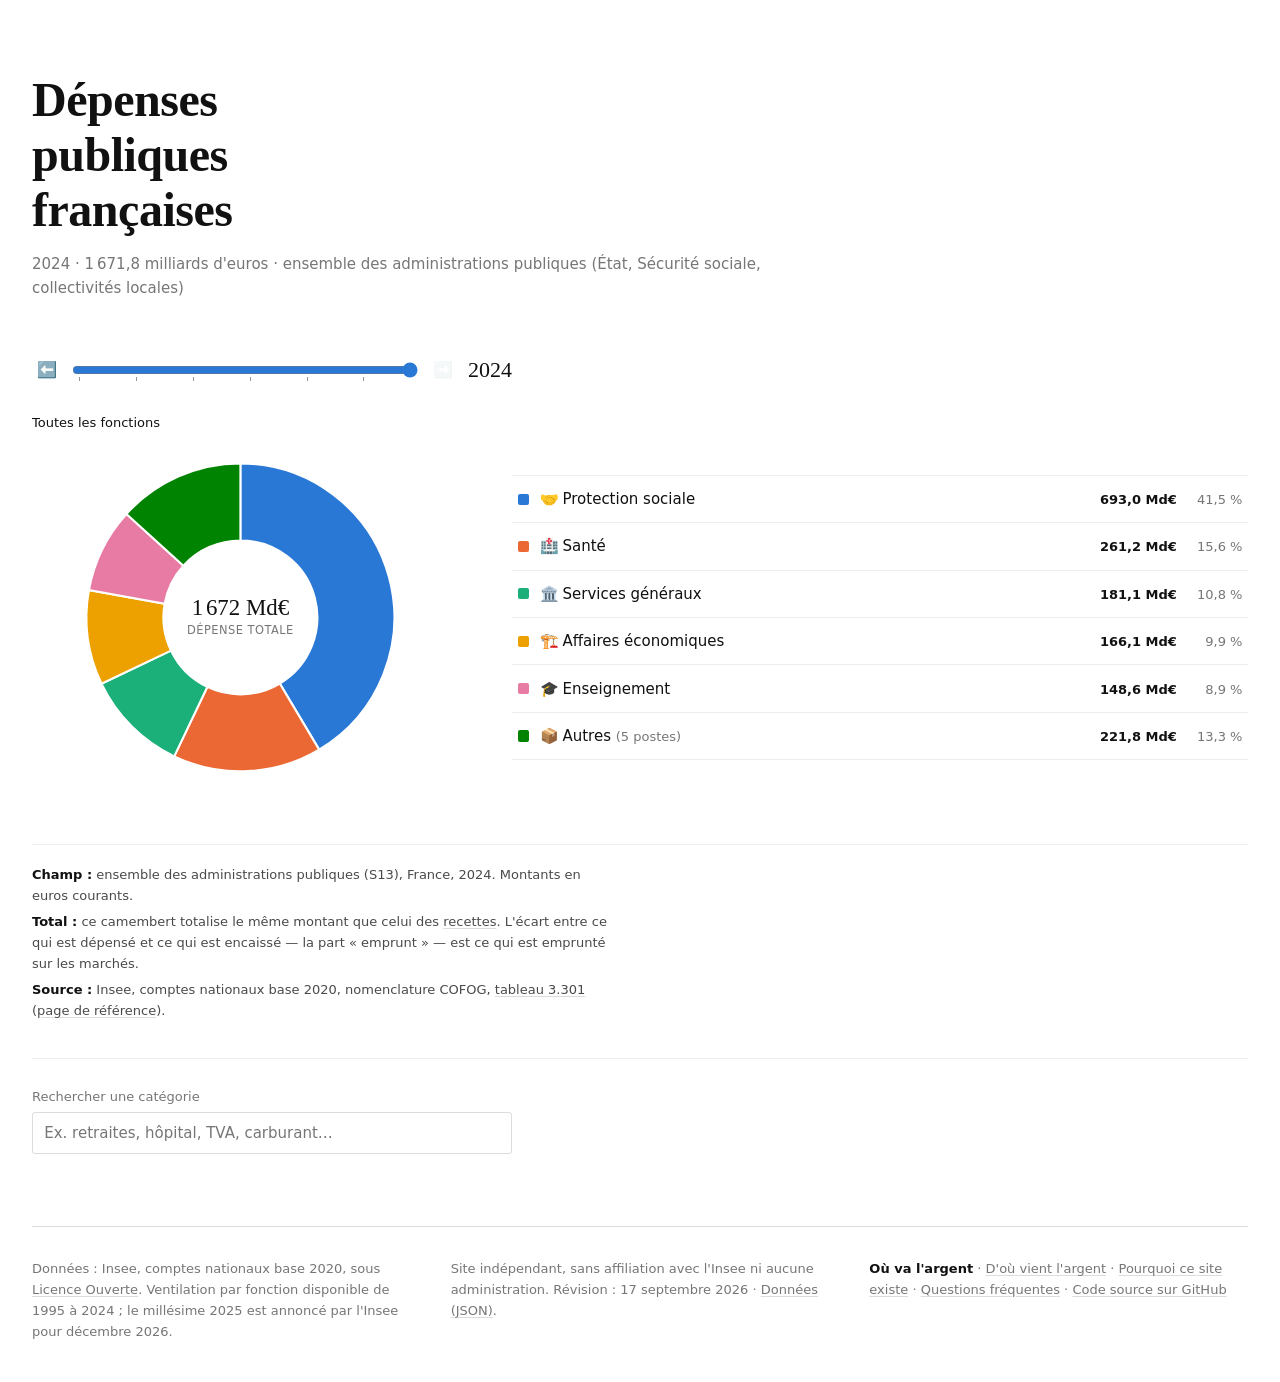
==== commit 3a5c5bc8: "Définitions de neuf sous-catégories, et filet au-dessus de la recherche Définitions propres pour l'e" ====
--- a/index.html
+++ b/index.html
@@ -21,7 +21,7 @@
 <link rel="apple-touch-icon" href="apple-touch-icon.png">
 <meta name="theme-color" content="#ffffff" media="(prefers-color-scheme: light)">
 <meta name="theme-color" content="#121212" media="(prefers-color-scheme: dark)">
-<link rel="stylesheet" href="assets/style.css?v=15">
+<link rel="stylesheet" href="assets/style.css?v=17">
 </head>
 <body class="page-graphique">
 
@@ -88,8 +88,8 @@
   </p>
 </footer>
 
-<script src="assets/recherche.js?v=15"></script>
-<script src="assets/comparer.js?v=15"></script>
-<script src="assets/app.js?v=15"></script>
+<script src="assets/recherche.js?v=17"></script>
+<script src="assets/comparer.js?v=17"></script>
+<script src="assets/app.js?v=17"></script>
 </body>
 </html>
--- a/assets/style.css
+++ b/assets/style.css
@@ -96,7 +96,11 @@
 /* Placée sous le bloc « Champ / Source » pour ne pas charger le haut de la
    page. Même largeur que le curseur d'année ; la liste des résultats se pose
    par-dessus le contenu plutôt que de le pousser. */
-.recherche { position: relative; max-width: 30rem; margin-top: clamp(1.75rem, 3vw, 2.25rem); }
+.recherche { position: relative; margin-top: clamp(1.75rem, 3vw, 2.25rem);
+  padding-top: clamp(1.25rem, 2.5vw, 1.75rem); border-top: 1px solid var(--rule-2); }
+/* Le filet traverse toute la colonne, comme celui au-dessus des sources ;
+   c'est le contenu qui reste à la largeur du curseur d'année. */
+.recherche > * { max-width: 30rem; }
 .recherche-label { display: block; font-size: .8125rem; color: var(--ink-3); margin-bottom: .3rem; }
 #recherche-champ {
   width: 100%; font: inherit; font-size: .9375rem; color: var(--ink);
